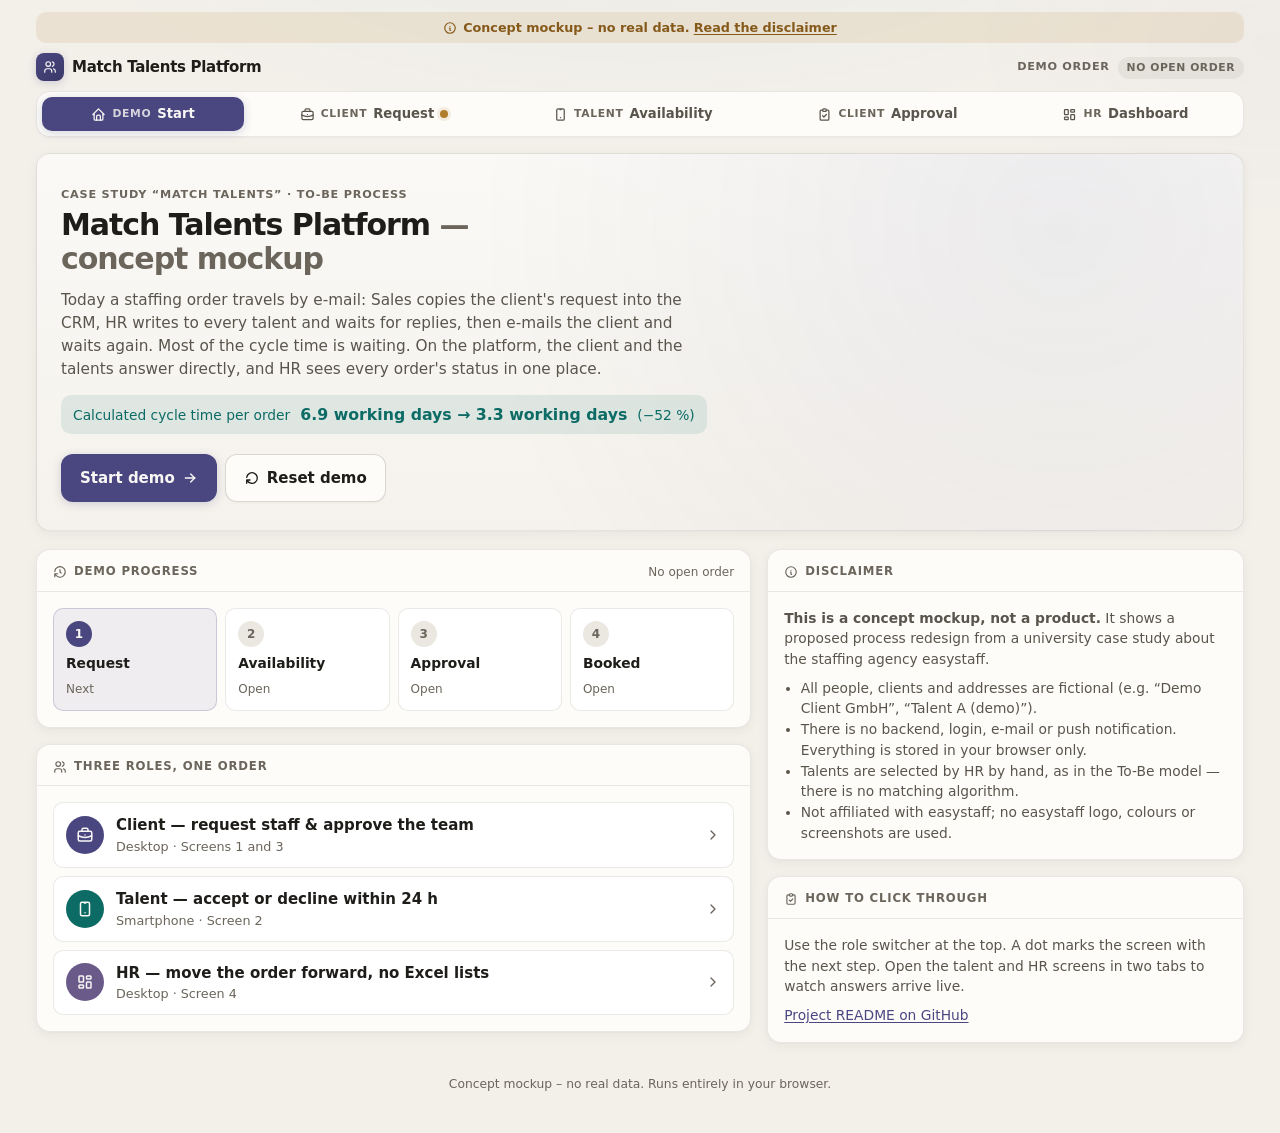
==== index.html @ f6cc8648 "Implement initial frontend structure" ====
<!DOCTYPE html>
<html lang="en">
<head>
  <meta charset="UTF-8" />
  <meta name="viewport" content="width=device-width, initial-scale=1.0" />
  <title>Match Talents Platform — concept mockup</title>
  <meta name="description" content="Clickable concept mockup of the To-Be 'Match Talents' process: one staffing order from request to briefed team." />
  <link rel="icon" href="data:," />
  <link rel="stylesheet" href="css/style.css" />
  <script type="module" src="js/pages/start.js"></script>
</head>
<body>
  <a class="skip-link" href="#main">Skip to content</a>
  <div class="app">
    <header id="site-header"></header>

    <main id="main" tabindex="-1">
      <section class="card hero" aria-labelledby="hero-title">
        <p class="eyebrow">Case study “Match Talents” · To-Be process</p>
        <h1 class="hero-title" id="hero-title">Match Talents Platform <span>— concept mockup</span></h1>
        <p class="hero-text">
          Today a staffing order travels by e-mail: Sales copies the client's request into the CRM,
          HR writes to every talent and waits for replies, then e-mails the client and waits again.
          Most of the cycle time is waiting. On the platform, the client and the talents answer
          directly, and HR sees every order's status in one place.
        </p>
        <p class="hero-kpi" id="kpi-line"></p>
        <div class="btn-row">
          <a class="btn btn-primary btn-lg" href="request.html">
            Start demo <span data-tabler-icon="arrow-right" data-tabler-size="16"></span>
          </a>
          <button type="button" class="btn btn-lg" id="reset-btn">
            <span data-tabler-icon="rotate-clockwise" data-tabler-size="16"></span> Reset demo
          </button>
        </div>
        <p class="sr-only" id="reset-status" aria-live="polite"></p>
      </section>

      <div class="start-grid">
        <div class="stack">
          <section class="card" aria-labelledby="progress-title">
            <div class="card-header">
              <h2 class="card-title" id="progress-title">
                <span data-tabler-icon="history" data-tabler-size="14"></span> Demo progress
              </h2>
              <span class="card-meta" id="progress-meta"></span>
            </div>
            <div class="card-body">
              <ol class="progress-steps" id="progress-steps"></ol>
            </div>
          </section>

          <section class="card" aria-labelledby="roles-title">
            <div class="card-header">
              <h2 class="card-title" id="roles-title">
                <span data-tabler-icon="users" data-tabler-size="14"></span> Three roles, one order
              </h2>
            </div>
            <div class="card-body">
              <ul class="role-cards">
                <li>
                  <a class="role-card" href="request.html">
                    <span class="role-chip"><span data-tabler-icon="briefcase" data-tabler-size="18"></span></span>
                    <span class="role-card-text">
                      <span class="role-card-title">Client — request staff &amp; approve the team</span>
                      <span class="role-card-sub">Desktop · Screens 1 and 3</span>
                    </span>
                    <span data-tabler-icon="chevron-right" data-tabler-size="16"></span>
                  </a>
                </li>
                <li>
                  <a class="role-card" href="availability.html">
                    <span class="role-chip role-chip-talent"><span data-tabler-icon="device-mobile" data-tabler-size="18"></span></span>
                    <span class="role-card-text">
                      <span class="role-card-title">Talent — accept or decline within 24 h</span>
                      <span class="role-card-sub">Smartphone · Screen 2</span>
                    </span>
                    <span data-tabler-icon="chevron-right" data-tabler-size="16"></span>
                  </a>
                </li>
                <li>
                  <a class="role-card" href="dashboard.html">
                    <span class="role-chip role-chip-hr"><span data-tabler-icon="layout-dashboard" data-tabler-size="18"></span></span>
                    <span class="role-card-text">
                      <span class="role-card-title">HR — move the order forward, no Excel lists</span>
                      <span class="role-card-sub">Desktop · Screen 4</span>
                    </span>
                    <span data-tabler-icon="chevron-right" data-tabler-size="16"></span>
                  </a>
                </li>
              </ul>
            </div>
          </section>
        </div>

        <div class="stack">
          <section class="card" id="disclaimer" aria-labelledby="disclaimer-title" tabindex="-1">
            <div class="card-header">
              <h2 class="card-title" id="disclaimer-title">
                <span data-tabler-icon="info-circle" data-tabler-size="14"></span> Disclaimer
              </h2>
            </div>
            <div class="card-body prose">
              <p><strong>This is a concept mockup, not a product.</strong> It shows a proposed process
                redesign from a university case study about the staffing agency easystaff.</p>
              <ul>
                <li>All people, clients and addresses are fictional (e.g. “Demo Client GmbH”, “Talent A (demo)”).</li>
                <li>There is no backend, login, e-mail or push notification. Everything is stored in your browser only.</li>
                <li>Talents are selected by HR by hand, as in the To-Be model — there is no matching algorithm.</li>
                <li>Not affiliated with easystaff; no easystaff logo, colours or screenshots are used.</li>
              </ul>
            </div>
          </section>

          <section class="card" aria-labelledby="how-title">
            <div class="card-header">
              <h2 class="card-title" id="how-title">
                <span data-tabler-icon="clipboard-check" data-tabler-size="14"></span> How to click through
              </h2>
            </div>
            <div class="card-body prose">
              <p>Use the role switcher at the top. A <span class="sr-only">yellow</span> dot marks the screen
                with the next step. Open the talent and HR screens in two tabs to watch answers arrive live.</p>
              <p><a id="readme-link" href="#">Project README on GitHub</a></p>
            </div>
          </section>
        </div>
      </div>
    </main>

    <footer class="site-footer">Concept mockup – no real data. Runs entirely in your browser.</footer>
  </div>
</body>
</html>
---- css/style.css ----
/*
 * Design tokens carried over from example/example-frontend/css/app.css (warm stone base,
 * restrained indigo accent, muted status colours, soft shadows, radii). Changes:
 * - --text-tertiary and the *-text status colours are darker so small text meets WCAG AA;
 * - the type scale is larger, because this app has forms and reading text, not just figures.
 */

:root {
  --bg: #f3f0ea;
  --surface: #fdfcf9;
  --surface-elevated: #ffffff;
  --surface-sunken: #ebe8e2;
  --border: rgba(55, 48, 40, 0.10);
  --border-strong: rgba(55, 48, 40, 0.18);
  --hairline: #d4cfc4;

  --text: #1f1d1a;
  --text-secondary: #5a554c;
  --text-tertiary: #6b655b;

  --accent: #4a4780;
  --accent-hover: #3f3c6e;
  --accent-deep: #3a3868;
  --accent-soft: rgba(74, 71, 128, 0.08);
  --accent-border: rgba(74, 71, 128, 0.22);

  --on-color: #f8f7f4;

  --good: #0d6b66;
  --good-soft: rgba(13, 107, 102, 0.10);
  --watch: #b07d2a;
  --watch-text: #85591a;
  --watch-soft: rgba(176, 125, 42, 0.12);
  --critical: #9b3535;
  --critical-soft: rgba(155, 53, 53, 0.09);
  --stale: #8f897e;
  --stale-soft: rgba(143, 137, 126, 0.12);

  --wash-top: #faf9f6;
  --wash-bottom: #f5f2ec;

  --shadow-sm: 0 1px 2px rgba(40, 35, 28, 0.04);
  --shadow: 0 3px 12px rgba(40, 35, 28, 0.05), 0 1px 3px rgba(40, 35, 28, 0.03);
  --shadow-lg: 0 10px 32px rgba(40, 35, 28, 0.06), 0 3px 10px rgba(40, 35, 28, 0.04);

  --radius: 14px;
  --radius-sm: 10px;
  --radius-xs: 6px;

  --focus-ring: 0 0 0 3px rgba(74, 71, 128, 0.45);

  --font: -apple-system, BlinkMacSystemFont, "Segoe UI", system-ui, sans-serif;
}

*,
*::before,
*::after {
  margin: 0;
  padding: 0;
  box-sizing: border-box;
}

html {
  font-size: 15px;
}

body {
  min-height: 100vh;
  font-family: var(--font);
  line-height: 1.5;
  background: var(--bg);
  color: var(--text);
  -webkit-font-smoothing: antialiased;
  -moz-osx-font-smoothing: grayscale;
  overflow-x: hidden;
}

/* Extremely subtle warm ambient — from the example */
body::before {
  content: "";
  position: fixed;
  inset: 0;
  background:
    radial-gradient(ellipse 90% 55% at 50% -15%, rgba(13, 107, 102, 0.035), transparent 55%),
    radial-gradient(ellipse 50% 40% at 100% 5%, rgba(74, 71, 128, 0.025), transparent 50%);
  pointer-events: none;
  z-index: 0;
}

a {
  color: var(--accent);
  text-underline-offset: 2px;
}

a:hover {
  color: var(--accent-hover);
}

:focus-visible {
  outline: none;
  box-shadow: var(--focus-ring);
  border-radius: var(--radius-xs);
}

.sr-only {
  position: absolute;
  width: 1px;
  height: 1px;
  padding: 0;
  margin: -1px;
  overflow: hidden;
  clip: rect(0, 0, 0, 0);
  white-space: nowrap;
  border: 0;
}

.skip-link {
  position: absolute;
  left: 12px;
  top: -60px;
  z-index: 200;
  padding: 8px 14px;
  border-radius: var(--radius-sm);
  background: var(--accent);
  color: var(--on-color);
  font-weight: 600;
  text-decoration: none;
}

.skip-link:focus {
  top: 12px;
}

.tabler-icon {
  display: block;
  flex-shrink: 0;
}

[hidden] {
  display: none !important;
}

/* ========== APP SHELL ========== */
.app {
  position: relative;
  z-index: 1;
  max-width: 1240px;
  margin: 0 auto;
  padding: 12px 16px 40px;
}

.concept-banner {
  display: flex;
  align-items: center;
  justify-content: center;
  gap: 6px;
  padding: 6px 12px;
  margin-bottom: 10px;
  border-radius: var(--radius-sm);
  background: var(--watch-soft);
  color: var(--watch-text);
  font-size: 0.85rem;
  text-align: center;
}

.concept-banner a {
  color: inherit;
  font-weight: 600;
}

.header-bar {
  display: flex;
  align-items: center;
  justify-content: space-between;
  gap: 10px;
  flex-wrap: wrap;
  padding-bottom: 10px;
}

.brand {
  display: inline-flex;
  align-items: center;
  gap: 8px;
  color: var(--text);
  text-decoration: none;
}

.brand:hover {
  color: var(--text);
}

.logo {
  width: 28px;
  height: 28px;
  border-radius: 8px;
  background: linear-gradient(145deg, var(--accent) 0%, var(--accent-deep) 100%);
  display: grid;
  place-items: center;
  color: var(--on-color);
  box-shadow: 0 2px 8px rgba(74, 71, 128, 0.22);
}

.brand-text {
  font-size: 1rem;
  font-weight: 650;
  letter-spacing: -0.02em;
}

.header-meta {
  display: inline-flex;
  align-items: center;
  gap: 8px;
}

.header-meta-label {
  font-size: 0.75rem;
  font-weight: 600;
  text-transform: uppercase;
  letter-spacing: 0.06em;
  color: var(--text-tertiary);
}

/* ========== ROLE SWITCHER ========== */
.role-nav {
  margin-bottom: 16px;
}

.role-nav ul {
  list-style: none;
  display: flex;
  flex-wrap: wrap;
  gap: 6px;
  padding: 5px;
  background: var(--surface);
  border: 1px solid var(--border);
  border-radius: var(--radius);
  box-shadow: var(--shadow-sm);
}

.role-nav li {
  flex: 1 1 auto;
}

.nav-link {
  position: relative;
  display: flex;
  align-items: center;
  justify-content: center;
  gap: 6px;
  padding: 7px 12px;
  border-radius: var(--radius-sm);
  color: var(--text-secondary);
  font-size: 0.88rem;
  text-decoration: none;
  white-space: nowrap;
  transition: background 0.18s ease, color 0.18s ease;
}

.nav-link:hover {
  background: var(--surface-sunken);
  color: var(--text);
}

.nav-role {
  font-size: 0.72rem;
  font-weight: 650;
  text-transform: uppercase;
  letter-spacing: 0.06em;
  color: var(--text-tertiary);
}

.nav-label {
  font-weight: 560;
}

.nav-link[aria-current="page"] {
  background: var(--accent);
  color: var(--on-color);
  box-shadow: 0 2px 10px rgba(74, 71, 128, 0.22);
}

.nav-link[aria-current="page"] .nav-role {
  color: rgba(248, 247, 244, 0.8);
}

.nav-next-dot {
  width: 8px;
  height: 8px;
  border-radius: 50%;
  background: var(--watch);
  box-shadow: 0 0 0 3px var(--watch-soft);
}

/* Phone width: a 2-column grid, role stacked above the screen name. */
@media (max-width: 640px) {
  .role-nav ul {
    display: grid;
    grid-template-columns: repeat(2, minmax(0, 1fr));
    gap: 4px;
  }
  .role-nav li:first-child {
    grid-column: 1 / -1;
  }
  .nav-link {
    display: grid;
    grid-template-columns: auto minmax(0, 1fr);
    grid-template-areas: "icon role" "icon label";
    column-gap: 8px;
    row-gap: 0;
    justify-content: stretch;
    padding: 6px 10px;
  }
  .nav-link .tabler-icon { grid-area: icon; }
  .nav-role { grid-area: role; line-height: 1.3; }
  .nav-label { grid-area: label; line-height: 1.3; }
  .nav-next-dot {
    position: absolute;
    top: 8px;
    right: 8px;
  }
  .role-nav li:first-child .nav-link {
    display: flex;
    justify-content: center;
  }
}

/* ========== ALERTS & NOTICES ========== */
.alert {
  display: flex;
  align-items: flex-start;
  gap: 8px;
  padding: 10px 13px;
  margin-bottom: 14px;
  font-size: 0.9rem;
  line-height: 1.45;
  border-radius: var(--radius-sm);
  border: 1px solid transparent;
}

.alert .tabler-icon {
  margin-top: 2px;
}

.alert-watch {
  background: var(--watch-soft);
  color: var(--watch-text);
  border-color: rgba(176, 125, 42, 0.22);
}

.alert-good {
  background: var(--good-soft);
  color: var(--good);
  border-color: rgba(13, 107, 102, 0.2);
}

.alert-info {
  background: var(--accent-soft);
  color: var(--text);
  border-color: var(--accent-border);
}

/* ========== PAGE HEAD & INFO BOX ========== */
.page-head {
  display: grid;
  gap: 12px;
  margin-bottom: 18px;
}

@media (min-width: 960px) {
  .page-head {
    grid-template-columns: minmax(0, 1fr) minmax(0, 1.1fr);
    align-items: start;
    gap: 24px;
  }
}

.eyebrow {
  display: inline-flex;
  align-items: center;
  gap: 6px;
  font-size: 0.75rem;
  font-weight: 650;
  text-transform: uppercase;
  letter-spacing: 0.07em;
  color: var(--text-tertiary);
  margin-bottom: 4px;
}

.page-title {
  font-size: 1.6rem;
  font-weight: 680;
  letter-spacing: -0.03em;
  line-height: 1.2;
}

.page-lead {
  margin-top: 6px;
  color: var(--text-secondary);
  max-width: 60ch;
}

.info-box {
  display: flex;
  gap: 12px;
  padding: 12px 14px;
  border-radius: var(--radius-sm);
  background: var(--accent-soft);
  border: 1px solid var(--accent-border);
}

.info-box-icon {
  color: var(--accent);
  padding-top: 2px;
}

.info-box-list {
  display: grid;
  gap: 4px;
  font-size: 0.88rem;
}

.info-box-list div {
  display: grid;
  grid-template-columns: 96px minmax(0, 1fr);
  gap: 8px;
}

.info-box-list dt {
  font-size: 0.72rem;
  font-weight: 650;
  text-transform: uppercase;
  letter-spacing: 0.06em;
  color: var(--accent);
  padding-top: 2px;
}

@media (max-width: 420px) {
  .info-box-list div {
    grid-template-columns: 1fr;
    gap: 0;
  }
}

/* ========== BUTTONS ========== */
.btn {
  display: inline-flex;
  align-items: center;
  justify-content: center;
  gap: 7px;
  padding: 9px 15px;
  font-size: 0.9rem;
  font-weight: 560;
  line-height: 1.2;
  border-radius: 9px;
  border: 1px solid var(--border-strong);
  background: var(--surface);
  color: var(--text);
  cursor: pointer;
  text-decoration: none;
  transition: border-color 0.18s ease, box-shadow 0.18s ease, background 0.18s ease;
  box-shadow: var(--shadow-sm);
  font-family: inherit;
}

.btn:hover {
  border-color: var(--hairline);
  box-shadow: var(--shadow);
  color: var(--text);
}

.btn:active {
  transform: translateY(0.5px);
}

.btn-primary {
  background: var(--accent);
  color: var(--on-color);
  border-color: transparent;
  box-shadow: 0 2px 10px rgba(74, 71, 128, 0.22);
}

.btn-primary:hover {
  background: var(--accent-hover);
  color: var(--on-color);
  box-shadow: 0 3px 14px rgba(74, 71, 128, 0.28);
}

.btn-good {
  background: var(--good);
  color: var(--on-color);
  border-color: transparent;
}

.btn-good:hover {
  background: #0a5955;
  color: var(--on-color);
}

.btn-critical-outline {
  color: var(--critical);
  border-color: rgba(155, 53, 53, 0.35);
}

.btn-critical-outline:hover {
  color: var(--critical);
  background: var(--critical-soft);
}

.btn-ghost {
  background: transparent;
  box-shadow: none;
  border-style: dashed;
  color: var(--text-secondary);
}

.btn-lg {
  padding: 14px 18px;
  font-size: 1rem;
  border-radius: 12px;
}

.btn-block {
  width: 100%;
}

.btn:disabled {
  opacity: 0.5;
  cursor: not-allowed;
  box-shadow: none;
}

.btn-row {
  display: flex;
  flex-wrap: wrap;
  gap: 8px;
}

/* ========== CARDS ========== */
.card {
  background: var(--surface);
  border: 1px solid var(--border);
  border-radius: var(--radius);
  box-shadow: var(--shadow);
  min-width: 0;
}

.card-header {
  display: flex;
  align-items: center;
  justify-content: space-between;
  gap: 8px;
  padding: 13px 16px 10px;
  border-bottom: 1px solid var(--border);
}

.card-title {
  display: inline-flex;
  align-items: center;
  gap: 7px;
  font-size: 0.78rem;
  font-weight: 650;
  text-transform: uppercase;
  letter-spacing: 0.07em;
  color: var(--text-tertiary);
}

.card-meta {
  font-size: 0.8rem;
  color: var(--text-tertiary);
}

.card-body {
  padding: 16px;
}

.stack {
  display: flex;
  flex-direction: column;
  gap: 16px;
}

/* ========== STATUS PILLS & CHIPS ========== */
.status-pill {
  display: inline-flex;
  align-items: center;
  gap: 4px;
  padding: 3px 9px;
  border-radius: 999px;
  font-size: 0.72rem;
  font-weight: 650;
  text-transform: uppercase;
  letter-spacing: 0.05em;
  white-space: nowrap;
}

.tone-stale { background: var(--stale-soft); color: var(--text-tertiary); }
.tone-accent { background: var(--accent-soft); color: var(--accent); }
.tone-good { background: var(--good-soft); color: var(--good); }
.tone-watch { background: var(--watch-soft); color: var(--watch-text); }
.tone-critical { background: var(--critical-soft); color: var(--critical); }

.chip-list {
  list-style: none;
  display: flex;
  flex-wrap: wrap;
  gap: 4px;
}

.chip {
  padding: 2px 8px;
  border-radius: var(--radius-xs);
  font-size: 0.78rem;
  background: var(--surface-sunken);
  color: var(--text-secondary);
}

.chip-match {
  background: var(--good-soft);
  color: var(--good);
  font-weight: 560;
}

/* ========== METRIC STRIP ========== */
.metric-grid {
  display: grid;
  grid-template-columns: repeat(auto-fit, minmax(min(100%, 260px), 1fr));
  gap: 10px;
  margin-bottom: 16px;
}

.metric {
  display: flex;
  gap: 12px;
  padding: 12px;
  background: var(--surface);
  border: 1px solid var(--border);
  border-radius: var(--radius-sm);
  box-shadow: var(--shadow-sm);
  min-width: 0;
}

.metric-icon {
  width: 54px;
  min-width: 54px;
  border-radius: 10px;
  background: var(--surface-sunken);
  display: grid;
  place-items: center;
  color: var(--text-tertiary);
}

.metric-body {
  flex: 1;
  min-width: 0;
  display: flex;
  flex-direction: column;
  gap: 5px;
}

.metric-row {
  display: flex;
  align-items: baseline;
  justify-content: space-between;
  gap: 10px;
}

.metric-label {
  font-size: 0.72rem;
  font-weight: 620;
  text-transform: uppercase;
  letter-spacing: 0.05em;
  color: var(--text-tertiary);
}

.metric-value {
  font-size: 0.95rem;
  font-weight: 620;
  text-align: right;
  font-variant-numeric: tabular-nums;
  min-width: 0;
  overflow-wrap: anywhere;
}

.metric-value-lg {
  font-size: 1.15rem;
}

/* ========== DATA LIST ========== */
.data-list {
  display: flex;
  flex-direction: column;
  gap: 6px;
}

.data-row {
  display: flex;
  justify-content: space-between;
  align-items: baseline;
  gap: 12px;
  font-size: 0.9rem;
}

.data-row dt {
  display: inline-flex;
  align-items: center;
  gap: 6px;
  color: var(--text-tertiary);
}

.data-row dd {
  font-weight: 560;
  text-align: right;
  overflow-wrap: anywhere;
}

/* ========== EMPTY / WAITING STATE ========== */
.empty-state {
  display: flex;
  flex-direction: column;
  align-items: center;
  text-align: center;
  gap: 10px;
  padding: 40px 20px;
}

.empty-state-icon {
  width: 56px;
  height: 56px;
  border-radius: 50%;
  display: grid;
  place-items: center;
  background: var(--surface-sunken);
  color: var(--text-tertiary);
}

.empty-state-title {
  font-size: 1.1rem;
  font-weight: 640;
}

.empty-state-text {
  max-width: 46ch;
  color: var(--text-secondary);
}

.empty-state .btn {
  margin-top: 6px;
}

/* ========== FORMS ========== */
.form-grid {
  display: grid;
  gap: 16px;
}

@media (min-width: 720px) {
  .form-grid {
    grid-template-columns: repeat(2, minmax(0, 1fr));
    gap: 16px 20px;
  }
  .field-wide {
    grid-column: 1 / -1;
  }
}

.field {
  display: flex;
  flex-direction: column;
  gap: 5px;
  min-width: 0;
}

.field-pair {
  display: grid;
  grid-template-columns: repeat(2, minmax(0, 1fr));
  gap: 12px;
}

.form-label,
.fieldset-legend {
  font-size: 0.8rem;
  font-weight: 620;
  color: var(--text-secondary);
}

.required-mark {
  color: var(--critical);
  margin-left: 2px;
}

.optional-mark {
  font-weight: 450;
  color: var(--text-tertiary);
}

.form-input {
  width: 100%;
  padding: 9px 11px;
  font-size: 0.95rem;
  font-family: inherit;
  line-height: 1.3;
  border: 1px solid var(--border-strong);
  border-radius: var(--radius-xs);
  background: var(--surface-elevated);
  color: var(--text);
  transition: border-color 0.18s ease, box-shadow 0.18s ease;
}

.form-input:focus-visible {
  border-color: var(--accent);
  box-shadow: var(--focus-ring);
  border-radius: var(--radius-xs);
}

textarea.form-input {
  min-height: 92px;
  resize: vertical;
}

select.form-input {
  cursor: pointer;
}

.form-input[aria-invalid="true"] {
  border-color: var(--critical);
  background: #fffafa;
}

.field-hint {
  font-size: 0.8rem;
  color: var(--text-tertiary);
}

.form-intro {
  margin-bottom: 14px;
}

.field-error {
  display: flex;
  align-items: center;
  gap: 5px;
  font-size: 0.82rem;
  font-weight: 560;
  color: var(--critical);
}

.field-error:empty {
  display: none;
}

fieldset.field {
  border: none;
}

.checkbox-grid {
  display: grid;
  grid-template-columns: repeat(auto-fill, minmax(190px, 1fr));
  gap: 6px;
  padding: 8px;
  border: 1px solid var(--border-strong);
  border-radius: var(--radius-xs);
  background: var(--surface-elevated);
}

fieldset[aria-invalid="true"] .checkbox-grid {
  border-color: var(--critical);
}

.checkbox {
  display: flex;
  align-items: center;
  gap: 8px;
  padding: 5px 6px;
  border-radius: var(--radius-xs);
  font-size: 0.92rem;
  cursor: pointer;
}

.checkbox:hover {
  background: var(--surface-sunken);
}

.checkbox input,
.table-check {
  width: 17px;
  height: 17px;
  accent-color: var(--accent);
  cursor: pointer;
}

.form-actions {
  display: flex;
  flex-wrap: wrap;
  align-items: center;
  justify-content: space-between;
  gap: 10px;
  margin-top: 20px;
  padding-top: 16px;
  border-top: 1px solid var(--border);
}

.form-summary {
  font-size: 0.88rem;
  font-weight: 560;
  color: var(--critical);
}

/* ========== START PAGE ========== */
.hero {
  padding: 28px 24px;
  margin-bottom: 18px;
  background:
    radial-gradient(circle at 85% 20%, rgba(74, 71, 128, 0.07), transparent 55%),
    linear-gradient(180deg, var(--wash-top) 0%, var(--wash-bottom) 100%);
}

.hero-title {
  font-size: 2rem;
  font-weight: 700;
  letter-spacing: -0.035em;
  line-height: 1.15;
  max-width: 22ch;
}

.hero-title span {
  color: var(--text-tertiary);
  font-weight: 560;
}

.hero-text {
  margin-top: 12px;
  max-width: 66ch;
  color: var(--text-secondary);
  font-size: 1.02rem;
}

.hero-kpi {
  display: inline-flex;
  flex-wrap: wrap;
  align-items: baseline;
  gap: 6px 10px;
  margin-top: 14px;
  padding: 8px 12px;
  border-radius: var(--radius-sm);
  background: var(--good-soft);
  color: var(--good);
  font-size: 0.92rem;
}

.hero-kpi strong {
  font-size: 1.05rem;
}

.hero .btn-row {
  margin-top: 20px;
}

.start-grid {
  display: grid;
  gap: 16px;
}

@media (min-width: 960px) {
  .start-grid {
    grid-template-columns: 3fr 2fr;
    align-items: start;
  }
}

.progress-steps {
  list-style: none;
  display: grid;
  grid-template-columns: repeat(4, minmax(0, 1fr));
  gap: 8px;
  counter-reset: step;
}

.progress-step {
  position: relative;
  display: flex;
  flex-direction: column;
  gap: 6px;
  padding: 12px;
  border-radius: var(--radius-sm);
  border: 1px solid var(--border);
  background: var(--surface-elevated);
}

.progress-step-dot {
  width: 26px;
  height: 26px;
  border-radius: 50%;
  display: grid;
  place-items: center;
  font-size: 0.8rem;
  font-weight: 650;
  background: var(--surface-sunken);
  color: var(--text-tertiary);
}

.progress-step-label {
  font-weight: 620;
  font-size: 0.92rem;
}

.progress-step-state {
  font-size: 0.8rem;
  color: var(--text-tertiary);
}

.progress-step.is-done .progress-step-dot {
  background: var(--good);
  color: var(--on-color);
}

.progress-step.is-current {
  border-color: var(--accent-border);
  background: var(--accent-soft);
}

.progress-step.is-current .progress-step-dot {
  background: var(--accent);
  color: var(--on-color);
}

@media (max-width: 560px) {
  .progress-steps {
    grid-template-columns: repeat(2, minmax(0, 1fr));
  }
}

.role-cards {
  list-style: none;
  display: flex;
  flex-direction: column;
  gap: 8px;
}

.role-card {
  display: flex;
  align-items: center;
  gap: 12px;
  padding: 11px 12px;
  border: 1px solid var(--border);
  border-radius: var(--radius-sm);
  background: var(--surface-elevated);
  color: var(--text);
  text-decoration: none;
  transition: border-color 0.18s ease, box-shadow 0.18s ease;
}

.role-card:hover {
  color: var(--text);
  border-color: var(--accent-border);
  box-shadow: var(--shadow);
}

.role-chip {
  width: 38px;
  height: 38px;
  min-width: 38px;
  border-radius: 50%;
  display: grid;
  place-items: center;
  color: var(--on-color);
  background: var(--accent);
}

.role-chip-talent { background: var(--good); }
.role-chip-hr { background: #6a5a8a; }

.role-card-text {
  flex: 1;
  min-width: 0;
  display: flex;
  flex-direction: column;
}

.role-card-title {
  font-weight: 620;
}

.role-card-sub {
  font-size: 0.85rem;
  color: var(--text-tertiary);
}

.role-card > span:last-child {
  color: var(--text-tertiary);
}

.prose {
  display: flex;
  flex-direction: column;
  gap: 8px;
  color: var(--text-secondary);
  font-size: 0.92rem;
}

.prose ul {
  padding-left: 1.2em;
}

/* ========== REQUEST PAGE ========== */
.summary-grid {
  display: grid;
  gap: 6px 24px;
}

@media (min-width: 720px) {
  .summary-grid {
    grid-template-columns: repeat(2, minmax(0, 1fr));
  }
}

/* ========== TALENT (MOBILE) PAGE ========== */
.phone-column {
  max-width: 420px;
  margin: 0 auto;
  display: flex;
  flex-direction: column;
  gap: 14px;
}

.view-as {
  display: flex;
  flex-direction: column;
  gap: 5px;
  padding: 12px;
}

.job-card-head {
  padding: 18px 18px 14px;
  border-bottom: 1px solid var(--border);
  background: linear-gradient(180deg, var(--wash-top) 0%, var(--wash-bottom) 100%);
  border-radius: var(--radius) var(--radius) 0 0;
}

.job-card-greeting {
  font-size: 0.85rem;
  color: var(--text-tertiary);
}

.job-card-title {
  font-size: 1.35rem;
  font-weight: 680;
  letter-spacing: -0.02em;
  line-height: 1.25;
}

.job-card-client {
  color: var(--text-secondary);
}

.job-facts {
  list-style: none;
  display: flex;
  flex-direction: column;
  gap: 10px;
  padding: 16px 18px;
}

.job-fact {
  display: flex;
  align-items: center;
  gap: 12px;
}

.job-fact-icon {
  width: 34px;
  height: 34px;
  min-width: 34px;
  border-radius: 10px;
  display: grid;
  place-items: center;
  background: var(--surface-sunken);
  color: var(--text-tertiary);
}

.job-fact-label {
  display: block;
  font-size: 0.72rem;
  font-weight: 620;
  text-transform: uppercase;
  letter-spacing: 0.05em;
  color: var(--text-tertiary);
}

.job-fact-value {
  font-weight: 560;
}

.deadline {
  display: flex;
  align-items: center;
  gap: 8px;
  margin: 0 18px;
  padding: 10px 12px;
  border-radius: var(--radius-sm);
  background: var(--watch-soft);
  color: var(--watch-text);
  font-size: 0.9rem;
}

.deadline strong {
  margin-left: auto;
  white-space: nowrap;
}

.answer-area {
  display: flex;
  flex-direction: column;
  gap: 10px;
  padding: 16px 18px 18px;
}

.answer-buttons {
  display: grid;
  grid-template-columns: 1fr 1fr;
  gap: 10px;
}

.answer-buttons .btn {
  min-height: 56px;
}

.decline-panel {
  display: flex;
  flex-direction: column;
  gap: 10px;
  padding: 12px;
  border-radius: var(--radius-sm);
  background: var(--surface-sunken);
}

.answer-result {
  display: flex;
  flex-direction: column;
  align-items: center;
  text-align: center;
  gap: 8px;
  padding: 22px 18px;
}

.answer-result-icon {
  width: 52px;
  height: 52px;
  border-radius: 50%;
  display: grid;
  place-items: center;
}

.answer-result-title {
  font-size: 1.1rem;
  font-weight: 650;
}

.answer-result-text {
  color: var(--text-secondary);
  font-size: 0.92rem;
}

/* ========== APPROVAL PAGE ========== */
.approval-grid {
  display: grid;
  gap: 16px;
}

@media (min-width: 960px) {
  .approval-grid {
    grid-template-columns: 3fr 2fr;
    align-items: start;
  }
}

.shortlist {
  list-style: none;
  display: grid;
  gap: 10px;
}

.shortlist-item {
  display: flex;
  gap: 12px;
  padding: 12px;
  border: 1px solid var(--border);
  border-radius: var(--radius-sm);
  background: var(--surface-elevated);
}

.avatar {
  width: 40px;
  height: 40px;
  min-width: 40px;
  border-radius: 50%;
  display: grid;
  place-items: center;
  font-weight: 650;
  background: var(--accent);
  color: var(--on-color);
}

.shortlist-text {
  flex: 1;
  min-width: 0;
  display: flex;
  flex-direction: column;
  gap: 4px;
}

.shortlist-name {
  font-weight: 640;
}

.shortlist-role {
  font-size: 0.85rem;
  color: var(--text-tertiary);
}

.shortlist-profile {
  font-size: 0.9rem;
  color: var(--text-secondary);
}

.decision-panel {
  display: flex;
  flex-direction: column;
  gap: 12px;
}

.decision-panel .deadline {
  margin: 0;
}

.stack > .alert,
.next-action > .alert {
  margin-bottom: 0;
}

/* ========== DASHBOARD ========== */
.dashboard-grid {
  display: grid;
  gap: 16px;
  margin-top: 16px;
}

@media (min-width: 960px) {
  .dashboard-grid {
    grid-template-columns: minmax(0, 3fr) minmax(0, 2fr);
    align-items: start;
  }
}

.flow-wrap {
  background:
    radial-gradient(circle at 50% 28%, rgba(13, 107, 102, 0.02), transparent 55%),
    linear-gradient(180deg, var(--wash-top) 0%, var(--wash-bottom) 100%);
  border-radius: 0 0 var(--radius) var(--radius);
  overflow: hidden;
}

.flow-svg {
  display: block;
  width: 100%;
  height: auto;
}

.flow-link {
  fill: none;
  stroke: var(--hairline);
  stroke-width: 2;
  stroke-linecap: round;
}

.flow-link.is-done {
  stroke: var(--good);
  opacity: 0.6;
}

.flow-rework {
  fill: none;
  stroke: var(--watch);
  stroke-width: 1.6;
  stroke-dasharray: 5 5;
  opacity: 0.55;
}

.flow-rework.is-active {
  opacity: 1;
}

.flow-node .node-bg {
  fill: var(--surface);
  stroke: var(--hairline);
  stroke-width: 1.3;
}

.flow-node .node-dot {
  fill: var(--surface-sunken);
}

.flow-node .node-num {
  font-family: var(--font);
  font-size: 12px;
  font-weight: 650;
  fill: var(--text-tertiary);
  text-anchor: middle;
  dominant-baseline: central;
}

.flow-node .node-label {
  font-family: var(--font);
  font-size: 12.5px;
  font-weight: 620;
  fill: var(--text);
}

.flow-node .node-task {
  font-family: var(--font);
  font-size: 10.5px;
  fill: var(--text-tertiary);
  text-anchor: middle;
}

.flow-node .node-ring {
  fill: none;
  stroke: var(--accent);
  stroke-width: 1.5;
  stroke-dasharray: 5 5;
  opacity: 0;
}

.flow-node.is-done .node-bg { stroke: var(--good); }
.flow-node.is-done .node-dot { fill: var(--good); }
.flow-node.is-done .node-num { fill: var(--on-color); }

.flow-node.is-current .node-bg { stroke: var(--accent); stroke-width: 2.5; fill: #f5f4fa; }
.flow-node.is-current .node-dot { fill: var(--accent); }
.flow-node.is-current .node-num { fill: var(--on-color); }
.flow-node.is-current .node-ring { opacity: 1; }
.flow-node.is-current .node-task { fill: var(--accent); font-weight: 600; }

.flow-node.is-branch .node-bg { stroke: var(--watch); stroke-dasharray: 4 3; }
.flow-node.is-branch.is-current .node-bg { stroke: var(--watch); stroke-dasharray: none; fill: #fbf6ee; }
.flow-node.is-branch.is-current .node-dot { fill: var(--watch); }
.flow-node.is-branch.is-current .node-ring { stroke: var(--watch); }
.flow-node.is-branch.is-current .node-task { fill: var(--watch-text); }

.flow-rework-label {
  font-family: var(--font);
  font-size: 11px;
  font-weight: 600;
  fill: var(--watch-text);
  text-anchor: middle;
}

/* Below 640 px the SVG is unreadable; the ordered list takes over. Above, the list
   stays in the accessibility tree as the text version of the diagram. */
.flow-list {
  list-style: none;
  display: flex;
  flex-direction: column;
  gap: 4px;
  padding: 12px 16px 16px;
}

.flow-list-item {
  display: flex;
  align-items: flex-start;
  gap: 10px;
  padding: 6px 8px;
  border-radius: var(--radius-xs);
}

.flow-list-dot {
  width: 22px;
  height: 22px;
  min-width: 22px;
  border-radius: 50%;
  display: grid;
  place-items: center;
  font-size: 0.75rem;
  font-weight: 650;
  background: var(--surface-sunken);
  color: var(--text-tertiary);
}

.flow-list-item.is-done .flow-list-dot { background: var(--good); color: var(--on-color); }
.flow-list-item.is-current { background: var(--accent-soft); }
.flow-list-item.is-current .flow-list-dot { background: var(--accent); color: var(--on-color); }
.flow-list-item.is-branch.is-current { background: var(--watch-soft); }
.flow-list-item.is-branch.is-current .flow-list-dot { background: var(--watch); }

.flow-list-label {
  font-weight: 600;
  font-size: 0.9rem;
}

.flow-list-task {
  display: block;
  font-size: 0.8rem;
  color: var(--text-tertiary);
}

@media (min-width: 641px) {
  .flow-list {
    position: absolute;
    width: 1px;
    height: 1px;
    overflow: hidden;
    clip: rect(0, 0, 0, 0);
    padding: 0;
  }
}

@media (max-width: 640px) {
  .flow-wrap {
    display: none;
  }
}

.table-wrap {
  overflow-x: auto;
}

.talent-table {
  width: 100%;
  min-width: 600px;
  border-collapse: collapse;
  font-size: 0.9rem;
}

.talent-table th,
.talent-table td {
  padding: 10px 12px;
  border-bottom: 1px solid var(--border);
  text-align: left;
  vertical-align: middle;
}

.talent-table th {
  font-size: 0.72rem;
  font-weight: 650;
  text-transform: uppercase;
  letter-spacing: 0.05em;
  color: var(--text-tertiary);
  background: var(--bg);
  white-space: nowrap;
}

.talent-table tbody tr:last-child td {
  border-bottom: none;
}

.talent-table tbody tr:hover td {
  background: rgba(13, 107, 102, 0.03);
}

.talent-table tr.is-selected td:first-child {
  box-shadow: inset 3px 0 0 var(--accent);
}

.talent-name {
  font-weight: 600;
  white-space: nowrap;
}

.talent-sub {
  display: block;
  font-size: 0.8rem;
  color: var(--text-tertiary);
}

.col-center {
  text-align: center !important;
}

.next-action {
  display: flex;
  flex-direction: column;
  gap: 12px;
}

.next-action-title {
  font-size: 1.05rem;
  font-weight: 650;
}

.next-action-text {
  color: var(--text-secondary);
  font-size: 0.92rem;
}

.demo-helper {
  display: flex;
  flex-direction: column;
  gap: 6px;
  padding: 10px;
  border-radius: var(--radius-sm);
  border: 1px dashed var(--hairline);
}

.demo-helper-label {
  font-size: 0.72rem;
  font-weight: 650;
  text-transform: uppercase;
  letter-spacing: 0.06em;
  color: var(--text-tertiary);
}

.quote {
  padding: 10px 12px;
  border-left: 3px solid var(--watch);
  border-radius: 0 var(--radius-xs) var(--radius-xs) 0;
  background: var(--watch-soft);
  font-size: 0.92rem;
}

.quote-label {
  display: block;
  font-size: 0.72rem;
  font-weight: 650;
  text-transform: uppercase;
  letter-spacing: 0.05em;
  color: var(--watch-text);
}

.activity-list {
  list-style: none;
  display: flex;
  flex-direction: column;
  gap: 8px;
  font-size: 0.86rem;
}

.activity-item {
  display: grid;
  grid-template-columns: 46px minmax(0, 1fr);
  gap: 8px;
}

.activity-time {
  color: var(--text-tertiary);
  font-variant-numeric: tabular-nums;
}

.tooltip {
  position: fixed;
  pointer-events: none;
  max-width: 280px;
  background: var(--text);
  color: var(--on-color);
  font-size: 0.8rem;
  padding: 6px 10px;
  border-radius: 6px;
  opacity: 0;
  transform: translateY(3px);
  transition: opacity 0.15s, transform 0.15s;
  z-index: 100;
  box-shadow: var(--shadow-lg);
}

.tooltip.visible {
  opacity: 1;
  transform: translateY(0);
}

/* ========== FOOTER ========== */
.site-footer {
  margin-top: 32px;
  font-size: 0.82rem;
  color: var(--text-tertiary);
  text-align: center;
}

@media (prefers-reduced-motion: reduce) {
  *,
  *::before,
  *::after {
    transition: none !important;
  }
}
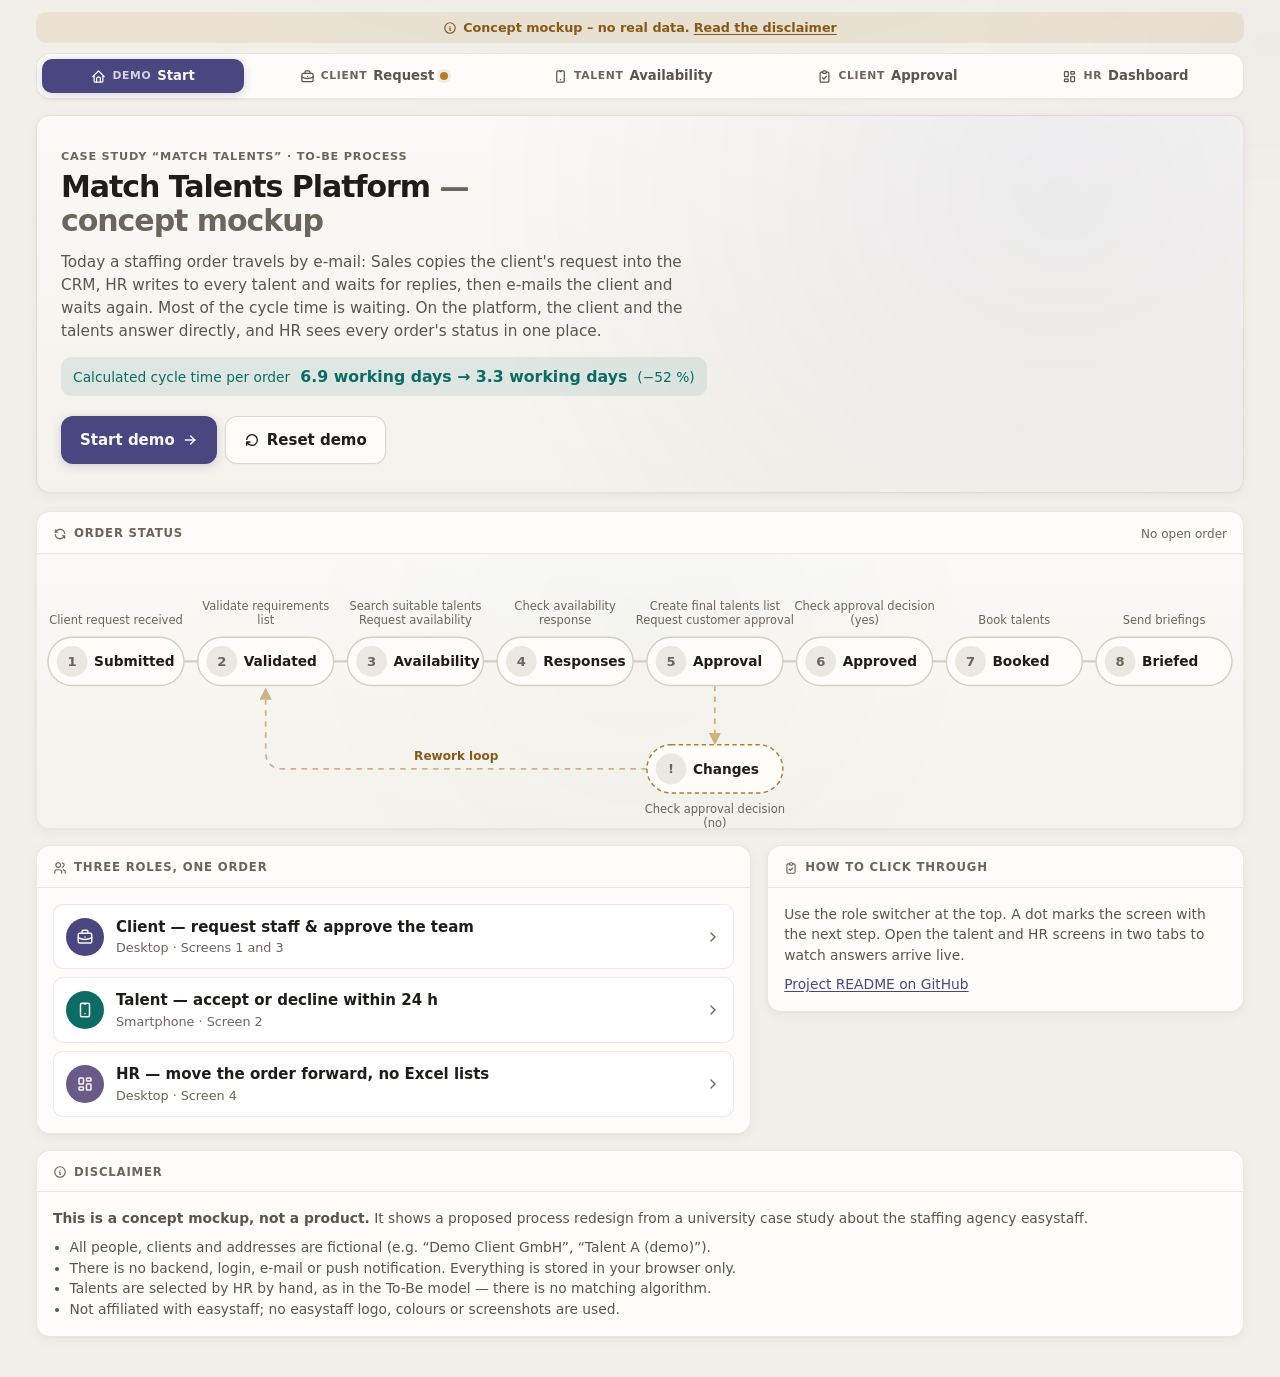
==== commit 1a97ed88: "Improve layout" ====
--- a/index.html
+++ b/index.html
@@ -36,20 +36,19 @@
         <p class="sr-only" id="reset-status" aria-live="polite"></p>
       </section>
 
+      <section class="card start-flow" aria-labelledby="flow-title">
+        <div class="card-header">
+          <h2 class="card-title" id="flow-title">
+            <span data-tabler-icon="refresh" data-tabler-size="14"></span> Order status
+          </h2>
+          <span class="card-meta" id="progress-meta"></span>
+        </div>
+        <div class="flow-wrap" id="flow-wrap"></div>
+        <ol class="flow-list" id="flow-list" aria-label="Order status steps"></ol>
+      </section>
+
       <div class="start-grid">
         <div class="stack">
-          <section class="card" aria-labelledby="progress-title">
-            <div class="card-header">
-              <h2 class="card-title" id="progress-title">
-                <span data-tabler-icon="history" data-tabler-size="14"></span> Demo progress
-              </h2>
-              <span class="card-meta" id="progress-meta"></span>
-            </div>
-            <div class="card-body">
-              <ol class="progress-steps" id="progress-steps"></ol>
-            </div>
-          </section>
-
           <section class="card" aria-labelledby="roles-title">
             <div class="card-header">
               <h2 class="card-title" id="roles-title">
@@ -94,24 +93,6 @@
         </div>
 
         <div class="stack">
-          <section class="card" id="disclaimer" aria-labelledby="disclaimer-title" tabindex="-1">
-            <div class="card-header">
-              <h2 class="card-title" id="disclaimer-title">
-                <span data-tabler-icon="info-circle" data-tabler-size="14"></span> Disclaimer
-              </h2>
-            </div>
-            <div class="card-body prose">
-              <p><strong>This is a concept mockup, not a product.</strong> It shows a proposed process
-                redesign from a university case study about the staffing agency easystaff.</p>
-              <ul>
-                <li>All people, clients and addresses are fictional (e.g. “Demo Client GmbH”, “Talent A (demo)”).</li>
-                <li>There is no backend, login, e-mail or push notification. Everything is stored in your browser only.</li>
-                <li>Talents are selected by HR by hand, as in the To-Be model — there is no matching algorithm.</li>
-                <li>Not affiliated with easystaff; no easystaff logo, colours or screenshots are used.</li>
-              </ul>
-            </div>
-          </section>
-
           <section class="card" aria-labelledby="how-title">
             <div class="card-header">
               <h2 class="card-title" id="how-title">
@@ -126,9 +107,25 @@
           </section>
         </div>
       </div>
+
+      <section class="card start-disclaimer" id="disclaimer" aria-labelledby="disclaimer-title" tabindex="-1">
+        <div class="card-header">
+          <h2 class="card-title" id="disclaimer-title">
+            <span data-tabler-icon="info-circle" data-tabler-size="14"></span> Disclaimer
+          </h2>
+        </div>
+        <div class="card-body prose">
+          <p><strong>This is a concept mockup, not a product.</strong> It shows a proposed process
+            redesign from a university case study about the staffing agency easystaff.</p>
+          <ul>
+            <li>All people, clients and addresses are fictional (e.g. “Demo Client GmbH”, “Talent A (demo)”).</li>
+            <li>There is no backend, login, e-mail or push notification. Everything is stored in your browser only.</li>
+            <li>Talents are selected by HR by hand, as in the To-Be model — there is no matching algorithm.</li>
+            <li>Not affiliated with easystaff; no easystaff logo, colours or screenshots are used.</li>
+          </ul>
+        </div>
+      </section>
     </main>
-
-    <footer class="site-footer">Concept mockup – no real data. Runs entirely in your browser.</footer>
   </div>
 </body>
 </html>
--- a/css/style.css
+++ b/css/style.css
@@ -175,49 +175,6 @@
   gap: 10px;
   flex-wrap: wrap;
   padding-bottom: 10px;
-}
-
-.brand {
-  display: inline-flex;
-  align-items: center;
-  gap: 8px;
-  color: var(--text);
-  text-decoration: none;
-}
-
-.brand:hover {
-  color: var(--text);
-}
-
-.logo {
-  width: 28px;
-  height: 28px;
-  border-radius: 8px;
-  background: linear-gradient(145deg, var(--accent) 0%, var(--accent-deep) 100%);
-  display: grid;
-  place-items: center;
-  color: var(--on-color);
-  box-shadow: 0 2px 8px rgba(74, 71, 128, 0.22);
-}
-
-.brand-text {
-  font-size: 1rem;
-  font-weight: 650;
-  letter-spacing: -0.02em;
-}
-
-.header-meta {
-  display: inline-flex;
-  align-items: center;
-  gap: 8px;
-}
-
-.header-meta-label {
-  font-size: 0.75rem;
-  font-weight: 600;
-  text-transform: uppercase;
-  letter-spacing: 0.06em;
-  color: var(--text-tertiary);
 }
 
 /* ========== ROLE SWITCHER ========== */
@@ -967,66 +924,12 @@
   }
 }
 
-.progress-steps {
-  list-style: none;
-  display: grid;
-  grid-template-columns: repeat(4, minmax(0, 1fr));
-  gap: 8px;
-  counter-reset: step;
-}
-
-.progress-step {
-  position: relative;
-  display: flex;
-  flex-direction: column;
-  gap: 6px;
-  padding: 12px;
-  border-radius: var(--radius-sm);
-  border: 1px solid var(--border);
-  background: var(--surface-elevated);
-}
-
-.progress-step-dot {
-  width: 26px;
-  height: 26px;
-  border-radius: 50%;
-  display: grid;
-  place-items: center;
-  font-size: 0.8rem;
-  font-weight: 650;
-  background: var(--surface-sunken);
-  color: var(--text-tertiary);
-}
-
-.progress-step-label {
-  font-weight: 620;
-  font-size: 0.92rem;
-}
-
-.progress-step-state {
-  font-size: 0.8rem;
-  color: var(--text-tertiary);
-}
-
-.progress-step.is-done .progress-step-dot {
-  background: var(--good);
-  color: var(--on-color);
-}
-
-.progress-step.is-current {
-  border-color: var(--accent-border);
-  background: var(--accent-soft);
-}
-
-.progress-step.is-current .progress-step-dot {
-  background: var(--accent);
-  color: var(--on-color);
-}
-
-@media (max-width: 560px) {
-  .progress-steps {
-    grid-template-columns: repeat(2, minmax(0, 1fr));
-  }
+.start-flow {
+  margin-bottom: 16px;
+}
+
+.start-disclaimer {
+  margin-top: 16px;
 }
 
 .role-cards {
@@ -1665,14 +1568,6 @@
   transform: translateY(0);
 }
 
-/* ========== FOOTER ========== */
-.site-footer {
-  margin-top: 32px;
-  font-size: 0.82rem;
-  color: var(--text-tertiary);
-  text-align: center;
-}
-
 @media (prefers-reduced-motion: reduce) {
   *,
   *::before,
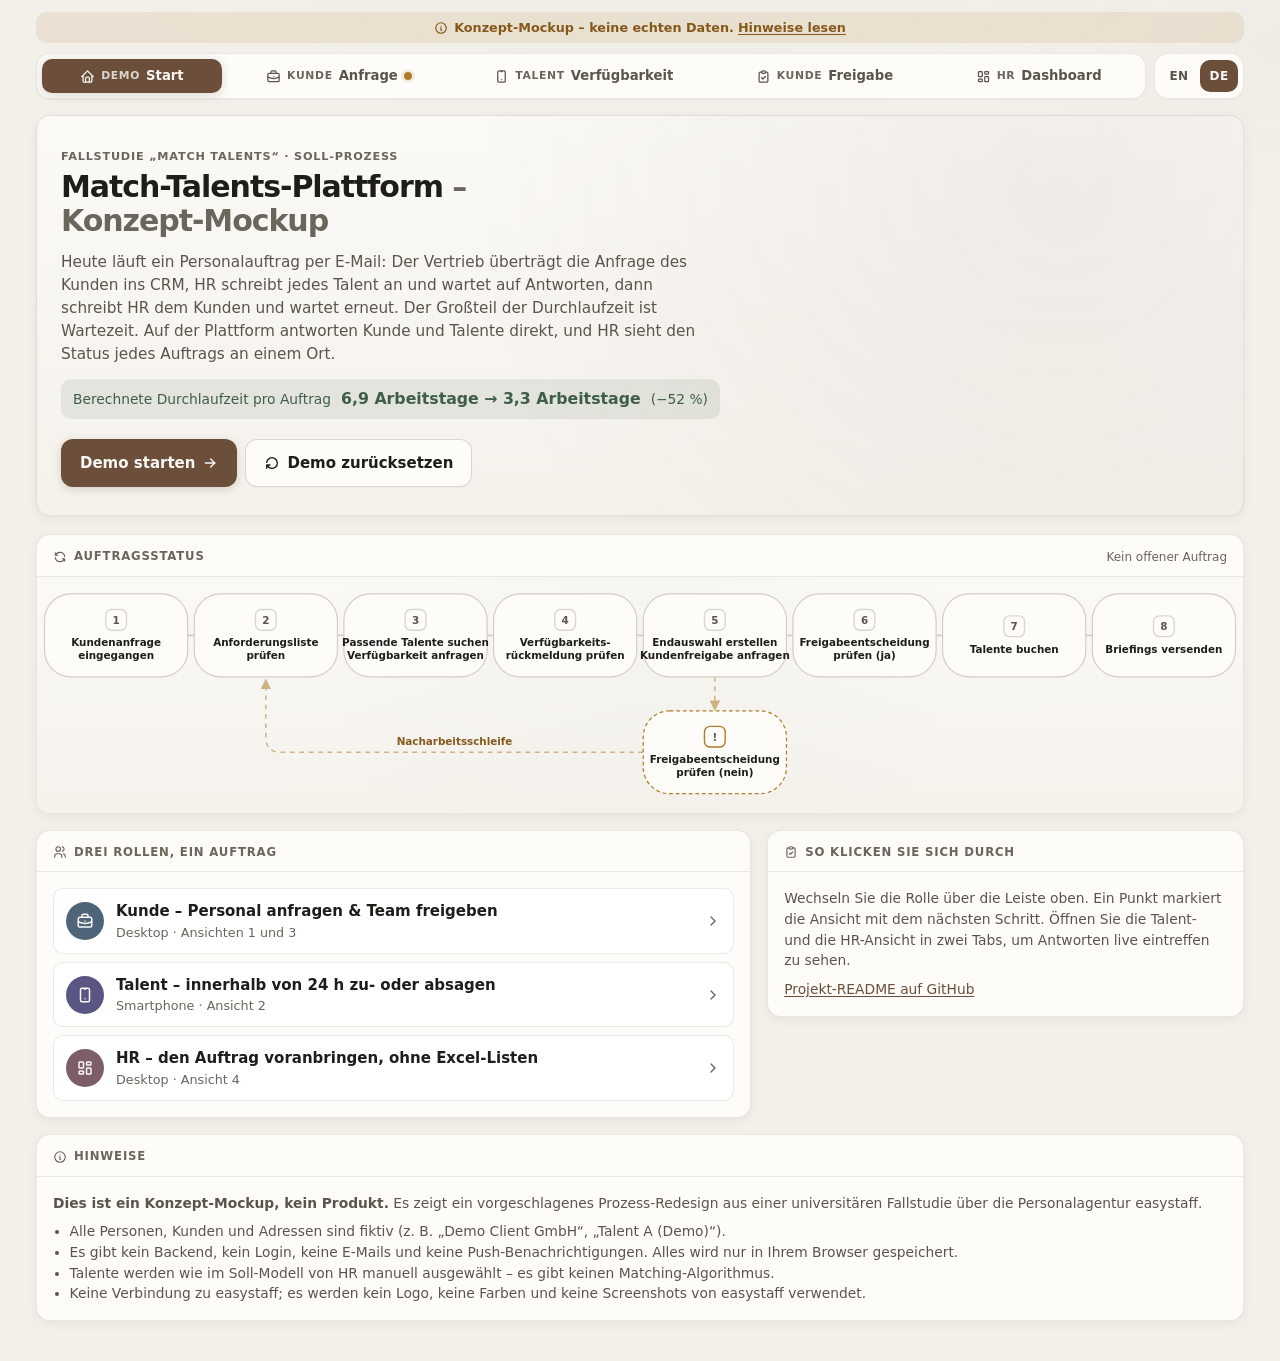
==== commit 7382af4c: "Add German language toggle" ====
--- a/index.html
+++ b/index.html
@@ -3,22 +3,22 @@
 <head>
   <meta charset="UTF-8" />
   <meta name="viewport" content="width=device-width, initial-scale=1.0" />
-  <title>Match Talents Platform — concept mockup</title>
-  <meta name="description" content="Clickable concept mockup of the To-Be 'Match Talents' process: one staffing order from request to briefed team." />
+  <title data-i18n="start.title">Match Talents Platform — concept mockup</title>
+  <meta name="description" data-i18n-attr="content:start.description" content="Clickable concept mockup of the To-Be 'Match Talents' process: one staffing order from request to briefed team." />
   <link rel="icon" href="data:," />
   <link rel="stylesheet" href="css/style.css" />
   <script type="module" src="js/pages/start.js"></script>
 </head>
 <body>
-  <a class="skip-link" href="#main">Skip to content</a>
+  <a class="skip-link" href="#main" data-i18n="common.skip">Skip to content</a>
   <div class="app">
     <header id="site-header"></header>
 
     <main id="main" tabindex="-1">
       <section class="card hero" aria-labelledby="hero-title">
-        <p class="eyebrow">Case study “Match Talents” · To-Be process</p>
-        <h1 class="hero-title" id="hero-title">Match Talents Platform <span>— concept mockup</span></h1>
-        <p class="hero-text">
+        <p class="eyebrow" data-i18n="start.eyebrow">Case study “Match Talents” · To-Be process</p>
+        <h1 class="hero-title" id="hero-title" data-i18n-html="start.heroTitle">Match Talents Platform <span>— concept mockup</span></h1>
+        <p class="hero-text" data-i18n="start.heroText">
           Today a staffing order travels by e-mail: Sales copies the client's request into the CRM,
           HR writes to every talent and waits for replies, then e-mails the client and waits again.
           Most of the cycle time is waiting. On the platform, the client and the talents answer
@@ -27,10 +27,10 @@
         <p class="hero-kpi" id="kpi-line"></p>
         <div class="btn-row">
           <a class="btn btn-primary btn-lg" href="request.html">
-            Start demo <span data-tabler-icon="arrow-right" data-tabler-size="16"></span>
+            <span data-i18n="start.startDemo">Start demo</span> <span data-tabler-icon="arrow-right" data-tabler-size="16"></span>
           </a>
           <button type="button" class="btn btn-lg" id="reset-btn">
-            <span data-tabler-icon="rotate-clockwise" data-tabler-size="16"></span> Reset demo
+            <span data-tabler-icon="rotate-clockwise" data-tabler-size="16"></span> <span data-i18n="start.resetDemo">Reset demo</span>
           </button>
         </div>
         <p class="sr-only" id="reset-status" aria-live="polite"></p>
@@ -39,12 +39,12 @@
       <section class="card start-flow" aria-labelledby="flow-title">
         <div class="card-header">
           <h2 class="card-title" id="flow-title">
-            <span data-tabler-icon="refresh" data-tabler-size="14"></span> Order status
+            <span data-tabler-icon="refresh" data-tabler-size="14"></span> <span data-i18n="start.orderStatus">Order status</span>
           </h2>
           <span class="card-meta" id="progress-meta"></span>
         </div>
         <div class="flow-wrap" id="flow-wrap"></div>
-        <ol class="flow-list" id="flow-list" aria-label="Order status steps"></ol>
+        <ol class="flow-list" id="flow-list" aria-label="Order status steps" data-i18n-attr="aria-label:flow.listLabel"></ol>
       </section>
 
       <div class="start-grid">
@@ -52,7 +52,7 @@
           <section class="card" aria-labelledby="roles-title">
             <div class="card-header">
               <h2 class="card-title" id="roles-title">
-                <span data-tabler-icon="users" data-tabler-size="14"></span> Three roles, one order
+                <span data-tabler-icon="users" data-tabler-size="14"></span> <span data-i18n="start.rolesTitle">Three roles, one order</span>
               </h2>
             </div>
             <div class="card-body">
@@ -61,8 +61,8 @@
                   <a class="role-card" href="request.html">
                     <span class="role-chip"><span data-tabler-icon="briefcase" data-tabler-size="18"></span></span>
                     <span class="role-card-text">
-                      <span class="role-card-title">Client — request staff &amp; approve the team</span>
-                      <span class="role-card-sub">Desktop · Screens 1 and 3</span>
+                      <span class="role-card-title" data-i18n="start.roleClient">Client — request staff &amp; approve the team</span>
+                      <span class="role-card-sub" data-i18n="start.roleClientSub">Desktop · Screens 1 and 3</span>
                     </span>
                     <span data-tabler-icon="chevron-right" data-tabler-size="16"></span>
                   </a>
@@ -71,8 +71,8 @@
                   <a class="role-card" href="availability.html">
                     <span class="role-chip role-chip-talent"><span data-tabler-icon="device-mobile" data-tabler-size="18"></span></span>
                     <span class="role-card-text">
-                      <span class="role-card-title">Talent — accept or decline within 24 h</span>
-                      <span class="role-card-sub">Smartphone · Screen 2</span>
+                      <span class="role-card-title" data-i18n="start.roleTalent">Talent — accept or decline within 24 h</span>
+                      <span class="role-card-sub" data-i18n="start.roleTalentSub">Smartphone · Screen 2</span>
                     </span>
                     <span data-tabler-icon="chevron-right" data-tabler-size="16"></span>
                   </a>
@@ -81,8 +81,8 @@
                   <a class="role-card" href="dashboard.html">
                     <span class="role-chip role-chip-hr"><span data-tabler-icon="layout-dashboard" data-tabler-size="18"></span></span>
                     <span class="role-card-text">
-                      <span class="role-card-title">HR — move the order forward, no Excel lists</span>
-                      <span class="role-card-sub">Desktop · Screen 4</span>
+                      <span class="role-card-title" data-i18n="start.roleHr">HR — move the order forward, no Excel lists</span>
+                      <span class="role-card-sub" data-i18n="start.roleHrSub">Desktop · Screen 4</span>
                     </span>
                     <span data-tabler-icon="chevron-right" data-tabler-size="16"></span>
                   </a>
@@ -96,13 +96,13 @@
           <section class="card" aria-labelledby="how-title">
             <div class="card-header">
               <h2 class="card-title" id="how-title">
-                <span data-tabler-icon="clipboard-check" data-tabler-size="14"></span> How to click through
+                <span data-tabler-icon="clipboard-check" data-tabler-size="14"></span> <span data-i18n="start.howTitle">How to click through</span>
               </h2>
             </div>
             <div class="card-body prose">
-              <p>Use the role switcher at the top. A <span class="sr-only">yellow</span> dot marks the screen
+              <p data-i18n-html="start.howText">Use the role switcher at the top. A <span class="sr-only">yellow</span> dot marks the screen
                 with the next step. Open the talent and HR screens in two tabs to watch answers arrive live.</p>
-              <p><a id="readme-link" href="#">Project README on GitHub</a></p>
+              <p><a id="readme-link" href="#" data-i18n="start.readme">Project README on GitHub</a></p>
             </div>
           </section>
         </div>
@@ -111,17 +111,17 @@
       <section class="card start-disclaimer" id="disclaimer" aria-labelledby="disclaimer-title" tabindex="-1">
         <div class="card-header">
           <h2 class="card-title" id="disclaimer-title">
-            <span data-tabler-icon="info-circle" data-tabler-size="14"></span> Disclaimer
+            <span data-tabler-icon="info-circle" data-tabler-size="14"></span> <span data-i18n="start.disclaimerTitle">Disclaimer</span>
           </h2>
         </div>
         <div class="card-body prose">
-          <p><strong>This is a concept mockup, not a product.</strong> It shows a proposed process
+          <p data-i18n-html="start.disclaimerLead"><strong>This is a concept mockup, not a product.</strong> It shows a proposed process
             redesign from a university case study about the staffing agency easystaff.</p>
           <ul>
-            <li>All people, clients and addresses are fictional (e.g. “Demo Client GmbH”, “Talent A (demo)”).</li>
-            <li>There is no backend, login, e-mail or push notification. Everything is stored in your browser only.</li>
-            <li>Talents are selected by HR by hand, as in the To-Be model — there is no matching algorithm.</li>
-            <li>Not affiliated with easystaff; no easystaff logo, colours or screenshots are used.</li>
+            <li data-i18n="start.disclaimer1">All people, clients and addresses are fictional (e.g. “Demo Client GmbH”, “Talent A (demo)”).</li>
+            <li data-i18n="start.disclaimer2">There is no backend, login, e-mail or push notification. Everything is stored in your browser only.</li>
+            <li data-i18n="start.disclaimer3">Talents are selected by HR by hand, as in the To-Be model — there is no matching algorithm.</li>
+            <li data-i18n="start.disclaimer4">Not affiliated with easystaff; no easystaff logo, colours or screenshots are used.</li>
           </ul>
         </div>
       </section>
--- a/css/style.css
+++ b/css/style.css
@@ -1,6 +1,8 @@
 /*
  * Design tokens carried over from example/example-frontend/css/app.css (warm stone base,
- * restrained indigo accent, muted status colours, soft shadows, radii). Changes:
+ * restrained accent, muted status colours, soft shadows, radii). Changes:
+ * - accent is a muted natural brown in place of the example's indigo;
+ * - --good is a muted sage in place of the example's teal;
  * - --text-tertiary and the *-text status colours are darker so small text meets WCAG AA;
  * - the type scale is larger, because this app has forms and reading text, not just figures.
  */
@@ -18,16 +20,17 @@
   --text-secondary: #5a554c;
   --text-tertiary: #6b655b;
 
-  --accent: #4a4780;
-  --accent-hover: #3f3c6e;
-  --accent-deep: #3a3868;
-  --accent-soft: rgba(74, 71, 128, 0.08);
-  --accent-border: rgba(74, 71, 128, 0.22);
+  --accent: #6b4f3a;
+  --accent-hover: #5a4030;
+  --accent-deep: #4a3528;
+  --accent-soft: rgba(107, 79, 58, 0.08);
+  --accent-border: rgba(107, 79, 58, 0.22);
 
   --on-color: #f8f7f4;
 
-  --good: #0d6b66;
-  --good-soft: rgba(13, 107, 102, 0.10);
+  --good: #3f5e49;
+  --good-hover: #334d3c;
+  --good-soft: rgba(63, 94, 73, 0.10);
   --watch: #b07d2a;
   --watch-text: #85591a;
   --watch-soft: rgba(176, 125, 42, 0.12);
@@ -36,6 +39,11 @@
   --stale: #8f897e;
   --stale-soft: rgba(143, 137, 126, 0.12);
 
+  /* Role chips on the start page: same weight, three hues outside green, amber, and brown. */
+  --role-client: #4e6478;
+  --role-talent: #5a5684;
+  --role-hr: #7d5d6a;
+
   --wash-top: #faf9f6;
   --wash-bottom: #f5f2ec;
 
@@ -47,7 +55,7 @@
   --radius-sm: 10px;
   --radius-xs: 6px;
 
-  --focus-ring: 0 0 0 3px rgba(74, 71, 128, 0.45);
+  --focus-ring: 0 0 0 3px rgba(107, 79, 58, 0.45);
 
   --font: -apple-system, BlinkMacSystemFont, "Segoe UI", system-ui, sans-serif;
 }
@@ -81,8 +89,8 @@
   position: fixed;
   inset: 0;
   background:
-    radial-gradient(ellipse 90% 55% at 50% -15%, rgba(13, 107, 102, 0.035), transparent 55%),
-    radial-gradient(ellipse 50% 40% at 100% 5%, rgba(74, 71, 128, 0.025), transparent 50%);
+    radial-gradient(ellipse 90% 55% at 50% -15%, rgba(63, 94, 73, 0.035), transparent 55%),
+    radial-gradient(ellipse 50% 40% at 100% 5%, rgba(107, 79, 58, 0.025), transparent 50%);
   pointer-events: none;
   z-index: 0;
 }
@@ -177,9 +185,17 @@
   padding-bottom: 10px;
 }
 
-/* ========== ROLE SWITCHER ========== */
+/* ========== ROLE SWITCHER + LANGUAGE SWITCH ========== */
+.site-nav-row {
+  display: flex;
+  align-items: stretch;
+  gap: 8px;
+  margin-bottom: 16px;
+}
+
 .role-nav {
-  margin-bottom: 16px;
+  flex: 1 1 auto;
+  min-width: 0;
 }
 
 .role-nav ul {
@@ -233,11 +249,47 @@
 .nav-link[aria-current="page"] {
   background: var(--accent);
   color: var(--on-color);
-  box-shadow: 0 2px 10px rgba(74, 71, 128, 0.22);
+  box-shadow: 0 2px 10px rgba(107, 79, 58, 0.22);
 }
 
 .nav-link[aria-current="page"] .nav-role {
   color: rgba(248, 247, 244, 0.8);
+}
+
+.lang-switch {
+  display: flex;
+  align-items: center;
+  gap: 2px;
+  padding: 5px;
+  background: var(--surface);
+  border: 1px solid var(--border);
+  border-radius: var(--radius);
+  box-shadow: var(--shadow-sm);
+}
+
+.lang-btn {
+  min-width: 38px;
+  padding: 7px 8px;
+  border: 0;
+  border-radius: var(--radius-sm);
+  background: transparent;
+  color: var(--text-secondary);
+  font: inherit;
+  font-size: 0.8rem;
+  font-weight: 650;
+  letter-spacing: 0.04em;
+  cursor: pointer;
+  transition: background 0.18s ease, color 0.18s ease;
+}
+
+.lang-btn:hover {
+  background: var(--surface-sunken);
+  color: var(--text);
+}
+
+.lang-btn[aria-pressed="true"] {
+  background: var(--accent);
+  color: var(--on-color);
 }
 
 .nav-next-dot {
@@ -248,8 +300,16 @@
   box-shadow: 0 0 0 3px var(--watch-soft);
 }
 
-/* Phone width: a 2-column grid, role stacked above the screen name. */
+/* Phone width: the language switch sits above the nav on the right; the nav becomes a
+   2-column grid, role stacked above the screen name. */
 @media (max-width: 640px) {
+  .site-nav-row {
+    flex-direction: column-reverse;
+    align-items: flex-end;
+  }
+  .role-nav {
+    align-self: stretch;
+  }
   .role-nav ul {
     display: grid;
     grid-template-columns: repeat(2, minmax(0, 1fr));
@@ -307,7 +367,7 @@
 .alert-good {
   background: var(--good-soft);
   color: var(--good);
-  border-color: rgba(13, 107, 102, 0.2);
+  border-color: rgba(63, 94, 73, 0.2);
 }
 
 .alert-info {
@@ -433,13 +493,13 @@
   background: var(--accent);
   color: var(--on-color);
   border-color: transparent;
-  box-shadow: 0 2px 10px rgba(74, 71, 128, 0.22);
+  box-shadow: 0 2px 10px rgba(107, 79, 58, 0.22);
 }
 
 .btn-primary:hover {
   background: var(--accent-hover);
   color: var(--on-color);
-  box-shadow: 0 3px 14px rgba(74, 71, 128, 0.28);
+  box-shadow: 0 3px 14px rgba(107, 79, 58, 0.28);
 }
 
 .btn-good {
@@ -449,7 +509,7 @@
 }
 
 .btn-good:hover {
-  background: #0a5955;
+  background: var(--good-hover);
   color: var(--on-color);
 }
 
@@ -548,6 +608,17 @@
   text-transform: uppercase;
   letter-spacing: 0.05em;
   white-space: nowrap;
+}
+
+.status-pill.is-task {
+  text-transform: none;
+  letter-spacing: 0;
+  font-size: 0.78rem;
+  font-weight: 620;
+  line-height: 1.35;
+  white-space: normal;
+  text-align: right;
+  padding: 4px 8px;
 }
 
 .tone-stale { background: var(--stale-soft); color: var(--text-tertiary); }
@@ -867,7 +938,7 @@
   padding: 28px 24px;
   margin-bottom: 18px;
   background:
-    radial-gradient(circle at 85% 20%, rgba(74, 71, 128, 0.07), transparent 55%),
+    radial-gradient(circle at 85% 20%, rgba(107, 79, 58, 0.07), transparent 55%),
     linear-gradient(180deg, var(--wash-top) 0%, var(--wash-bottom) 100%);
 }
 
@@ -966,11 +1037,11 @@
   display: grid;
   place-items: center;
   color: var(--on-color);
-  background: var(--accent);
-}
-
-.role-chip-talent { background: var(--good); }
-.role-chip-hr { background: #6a5a8a; }
+  background: var(--role-client);
+}
+
+.role-chip-talent { background: var(--role-talent); }
+.role-chip-hr { background: var(--role-hr); }
 
 .role-card-text {
   flex: 1;
@@ -1256,7 +1327,7 @@
 
 .flow-wrap {
   background:
-    radial-gradient(circle at 50% 28%, rgba(13, 107, 102, 0.02), transparent 55%),
+    radial-gradient(circle at 50% 28%, rgba(63, 94, 73, 0.02), transparent 55%),
     linear-gradient(180deg, var(--wash-top) 0%, var(--wash-bottom) 100%);
   border-radius: 0 0 var(--radius) var(--radius);
   overflow: hidden;
@@ -1298,31 +1369,28 @@
   stroke-width: 1.3;
 }
 
-.flow-node .node-dot {
-  fill: var(--surface-sunken);
+.flow-node .node-badge {
+  fill: var(--surface);
+  stroke: var(--border-strong);
+  stroke-width: 1.5;
 }
 
 .flow-node .node-num {
   font-family: var(--font);
-  font-size: 12px;
+  font-size: 11px;
   font-weight: 650;
-  fill: var(--text-tertiary);
+  fill: var(--text-secondary);
   text-anchor: middle;
   dominant-baseline: central;
 }
 
-.flow-node .node-label {
-  font-family: var(--font);
-  font-size: 12.5px;
-  font-weight: 620;
-  fill: var(--text);
-}
-
 .flow-node .node-task {
   font-family: var(--font);
-  font-size: 10.5px;
-  fill: var(--text-tertiary);
+  font-size: 11px;
+  font-weight: 600;
+  fill: var(--text);
   text-anchor: middle;
+  dominant-baseline: central;
 }
 
 .flow-node .node-ring {
@@ -1334,20 +1402,24 @@
 }
 
 .flow-node.is-done .node-bg { stroke: var(--good); }
-.flow-node.is-done .node-dot { fill: var(--good); }
+.flow-node.is-done .node-badge { fill: var(--good); stroke: var(--good); }
 .flow-node.is-done .node-num { fill: var(--on-color); }
 
-.flow-node.is-current .node-bg { stroke: var(--accent); stroke-width: 2.5; fill: #f5f4fa; }
-.flow-node.is-current .node-dot { fill: var(--accent); }
+.flow-node.is-current .node-bg { stroke: var(--accent); stroke-width: 2.5; fill: #f3eee6; }
+.flow-node.is-current .node-badge { fill: var(--accent); stroke: var(--accent); }
 .flow-node.is-current .node-num { fill: var(--on-color); }
 .flow-node.is-current .node-ring { opacity: 1; }
-.flow-node.is-current .node-task { fill: var(--accent); font-weight: 600; }
+.flow-node.is-current .node-task { fill: var(--accent-deep); }
 
 .flow-node.is-branch .node-bg { stroke: var(--watch); stroke-dasharray: 4 3; }
+.flow-node.is-branch .node-badge { stroke: var(--watch); }
 .flow-node.is-branch.is-current .node-bg { stroke: var(--watch); stroke-dasharray: none; fill: #fbf6ee; }
-.flow-node.is-branch.is-current .node-dot { fill: var(--watch); }
+.flow-node.is-branch.is-current .node-badge { fill: var(--watch); stroke: var(--watch); }
+.flow-node.is-branch.is-current .node-num { fill: var(--on-color); }
 .flow-node.is-branch.is-current .node-ring { stroke: var(--watch); }
 .flow-node.is-branch.is-current .node-task { fill: var(--watch-text); }
+.flow-node.is-branch.is-done .node-badge { fill: var(--good); stroke: var(--good); }
+.flow-node.is-branch.is-done .node-num { fill: var(--on-color); }
 
 .flow-rework-label {
   font-family: var(--font);
@@ -1397,12 +1469,6 @@
 .flow-list-label {
   font-weight: 600;
   font-size: 0.9rem;
-}
-
-.flow-list-task {
-  display: block;
-  font-size: 0.8rem;
-  color: var(--text-tertiary);
 }
 
 @media (min-width: 641px) {
@@ -1456,7 +1522,7 @@
 }
 
 .talent-table tbody tr:hover td {
-  background: rgba(13, 107, 102, 0.03);
+  background: rgba(63, 94, 73, 0.03);
 }
 
 .talent-table tr.is-selected td:first-child {
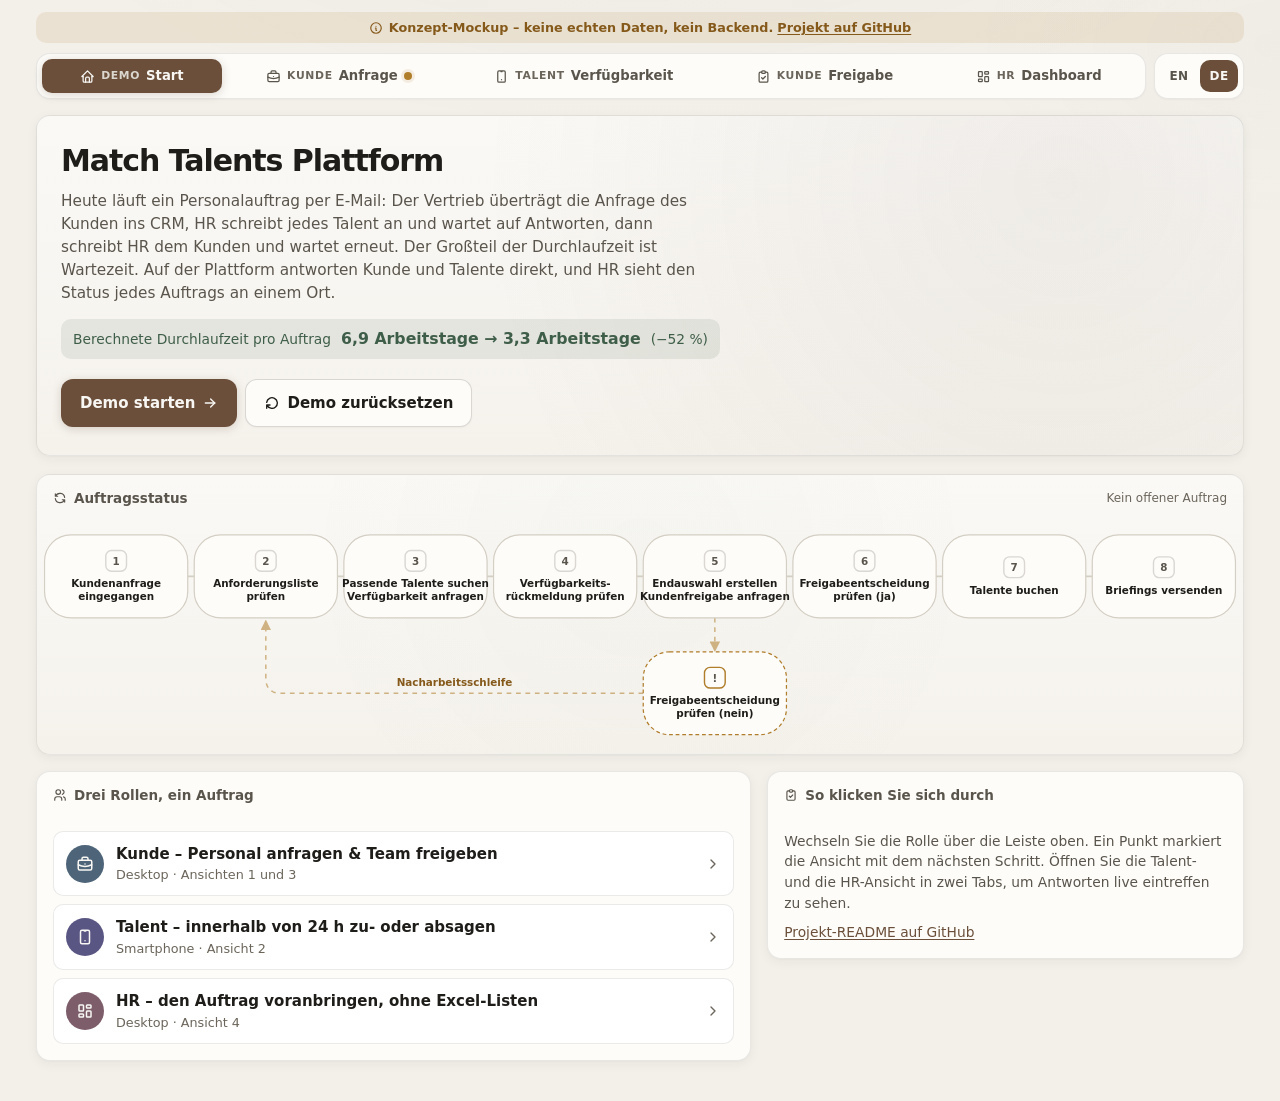
==== commit ba18218c: "Refine deisclaimer banner" ====
--- a/index.html
+++ b/index.html
@@ -3,7 +3,7 @@
 <head>
   <meta charset="UTF-8" />
   <meta name="viewport" content="width=device-width, initial-scale=1.0" />
-  <title data-i18n="start.title">Match Talents Platform — concept mockup</title>
+  <title data-i18n="start.title">Match Talents Platform</title>
   <meta name="description" data-i18n-attr="content:start.description" content="Clickable concept mockup of the To-Be 'Match Talents' process: one staffing order from request to briefed team." />
   <link rel="icon" href="data:," />
   <link rel="stylesheet" href="css/style.css" />
@@ -16,8 +16,7 @@
 
     <main id="main" tabindex="-1">
       <section class="card hero" aria-labelledby="hero-title">
-        <p class="eyebrow" data-i18n="start.eyebrow">Case study “Match Talents” · To-Be process</p>
-        <h1 class="hero-title" id="hero-title" data-i18n-html="start.heroTitle">Match Talents Platform <span>— concept mockup</span></h1>
+        <h1 class="hero-title" id="hero-title" data-i18n-html="start.heroTitle">Match Talents Platform</h1>
         <p class="hero-text" data-i18n="start.heroText">
           Today a staffing order travels by e-mail: Sales copies the client's request into the CRM,
           HR writes to every talent and waits for replies, then e-mails the client and waits again.
@@ -107,24 +106,6 @@
           </section>
         </div>
       </div>
-
-      <section class="card start-disclaimer" id="disclaimer" aria-labelledby="disclaimer-title" tabindex="-1">
-        <div class="card-header">
-          <h2 class="card-title" id="disclaimer-title">
-            <span data-tabler-icon="info-circle" data-tabler-size="14"></span> <span data-i18n="start.disclaimerTitle">Disclaimer</span>
-          </h2>
-        </div>
-        <div class="card-body prose">
-          <p data-i18n-html="start.disclaimerLead"><strong>This is a concept mockup, not a product.</strong> It shows a proposed process
-            redesign from a university case study about the staffing agency easystaff.</p>
-          <ul>
-            <li data-i18n="start.disclaimer1">All people, clients and addresses are fictional (e.g. “Demo Client GmbH”, “Talent A (demo)”).</li>
-            <li data-i18n="start.disclaimer2">There is no backend, login, e-mail or push notification. Everything is stored in your browser only.</li>
-            <li data-i18n="start.disclaimer3">Talents are selected by HR by hand, as in the To-Be model — there is no matching algorithm.</li>
-            <li data-i18n="start.disclaimer4">Not affiliated with easystaff; no easystaff logo, colours or screenshots are used.</li>
-          </ul>
-        </div>
-      </section>
     </main>
   </div>
 </body>
--- a/css/style.css
+++ b/css/style.css
@@ -567,18 +567,15 @@
   justify-content: space-between;
   gap: 8px;
   padding: 13px 16px 10px;
-  border-bottom: 1px solid var(--border);
 }
 
 .card-title {
   display: inline-flex;
   align-items: center;
   gap: 7px;
-  font-size: 0.78rem;
+  font-size: 0.9rem;
   font-weight: 650;
-  text-transform: uppercase;
-  letter-spacing: 0.07em;
-  color: var(--text-tertiary);
+  color: var(--text-secondary);
 }
 
 .card-meta {
@@ -999,10 +996,6 @@
   margin-bottom: 16px;
 }
 
-.start-disclaimer {
-  margin-top: 16px;
-}
-
 .role-cards {
   list-style: none;
   display: flex;
@@ -1105,7 +1098,6 @@
 
 .job-card-head {
   padding: 18px 18px 14px;
-  border-bottom: 1px solid var(--border);
   background: linear-gradient(180deg, var(--wash-top) 0%, var(--wash-bottom) 100%);
   border-radius: var(--radius) var(--radius) 0 0;
 }
@@ -1325,10 +1317,15 @@
   }
 }
 
-.flow-wrap {
+/* The wash covers the whole "Order status" card (start page and dashboard) so the
+   header matches the flow area. Selected by its content so both pages always match. */
+.card:has(> .flow-wrap) {
   background:
     radial-gradient(circle at 50% 28%, rgba(63, 94, 73, 0.02), transparent 55%),
     linear-gradient(180deg, var(--wash-top) 0%, var(--wash-bottom) 100%);
+}
+
+.flow-wrap {
   border-radius: 0 0 var(--radius) var(--radius);
   overflow: hidden;
 }
